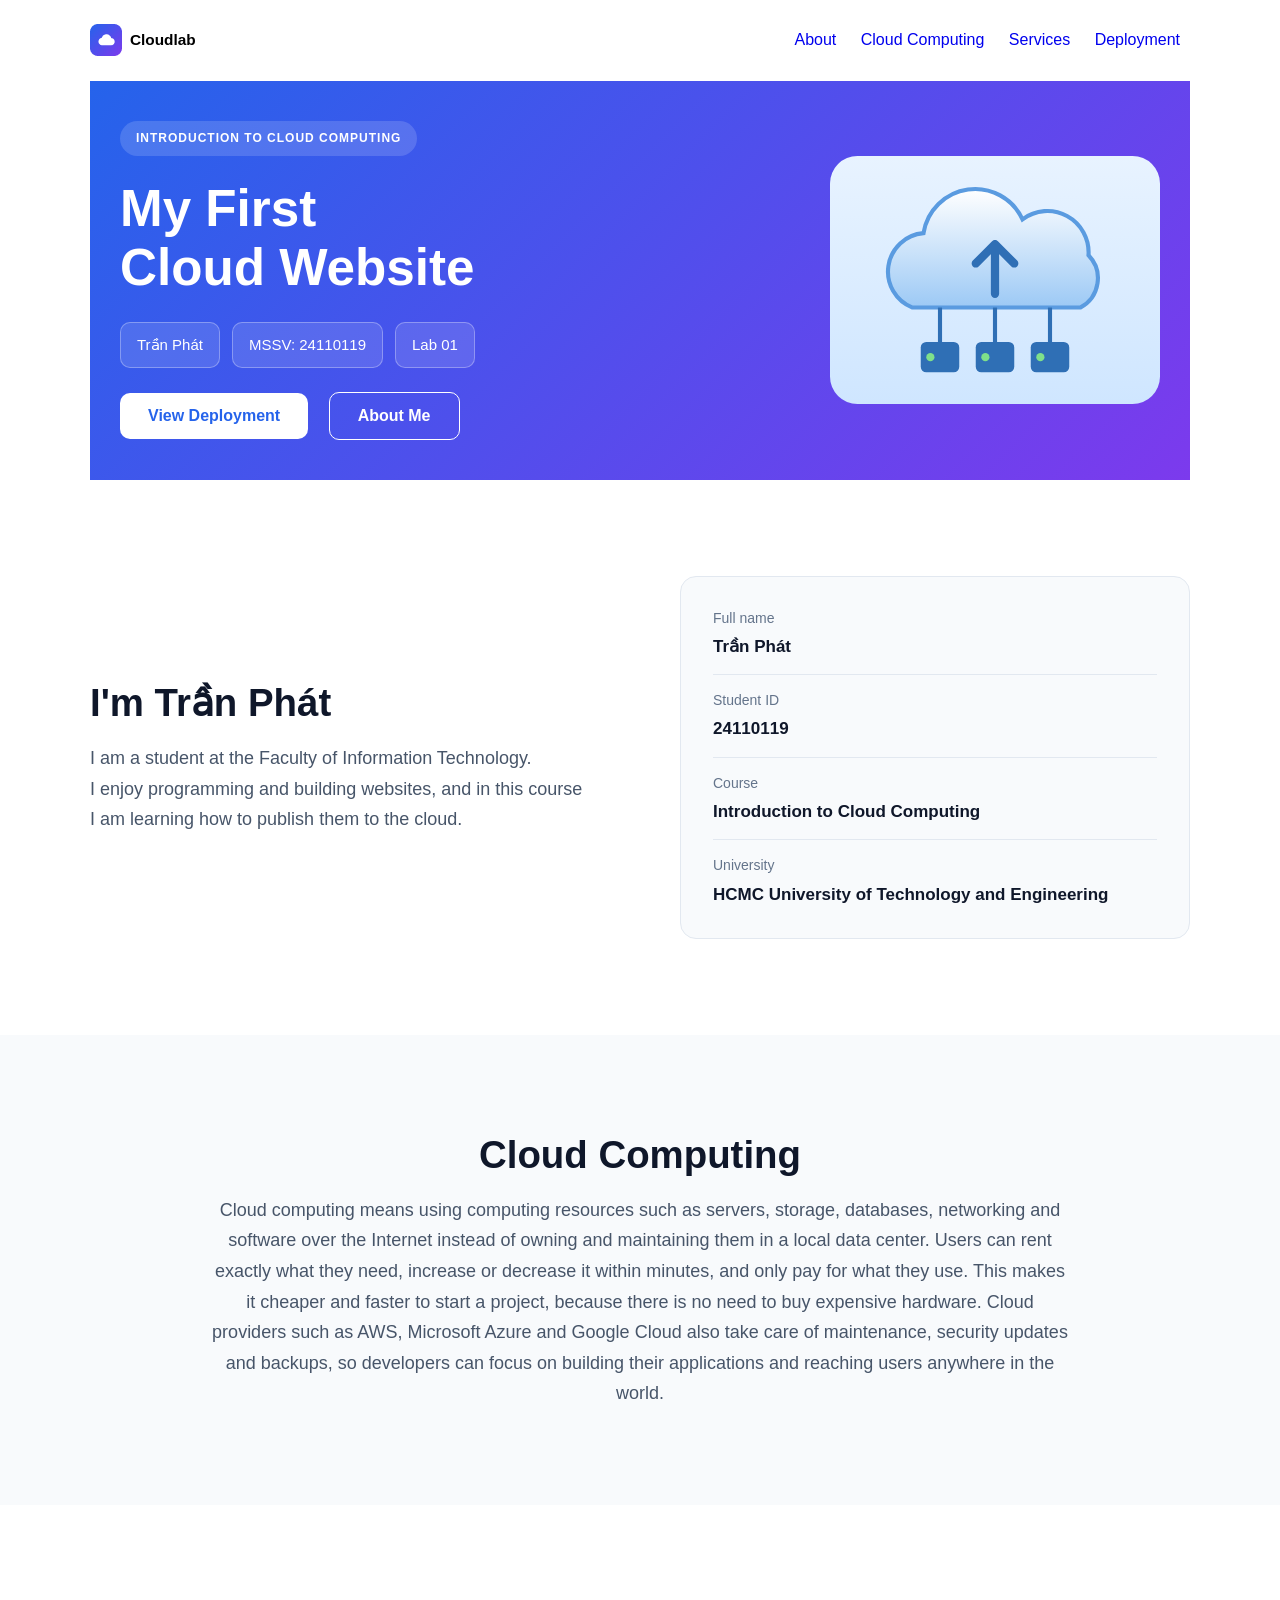
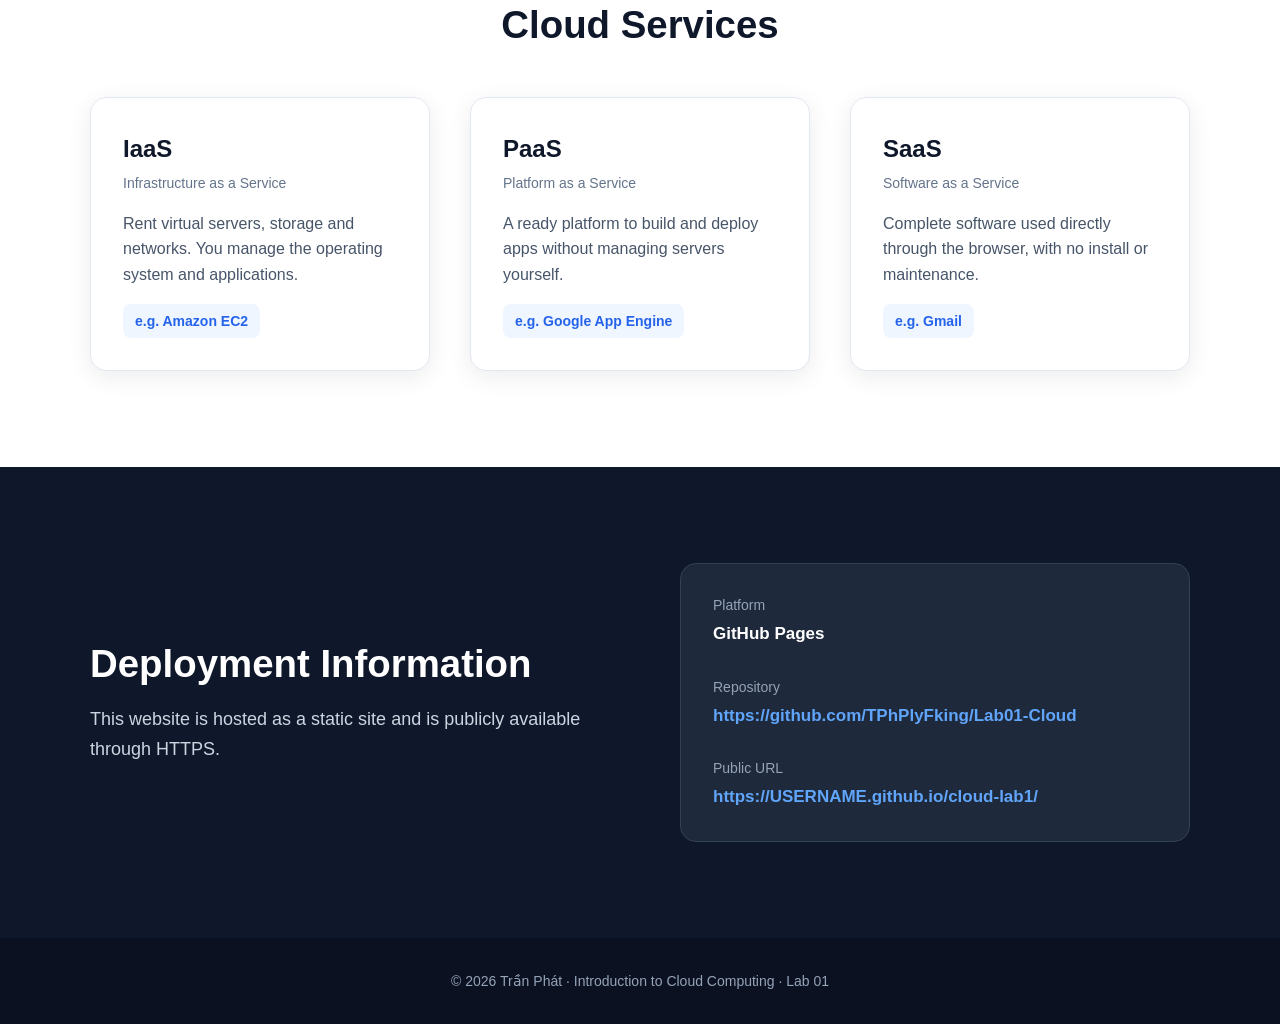
==== index.html @ 098d6663 "fixlast1" ====
<!DOCTYPE html>
<html lang="en">
<head>
    <meta charset="UTF-8">
    <meta name = "viewport" content="width=device-width, initial-scale=1.0">
    <title>My First Cloud Website</title>
    <link rel="stylesheet" href="intro.css">
</head>
<body>

<header>
    <div class="logoCloud">
        <img class="logo" src="assets/Logo Mark.png" alt="logo"> 
        <p>Cloudlab</p>
    </div>

    <div class="infor">
        <nav>
            <a href="#about">About</a>
            <a href="#cloud">Cloud Computing</a>
            <a href="#services">Services</a>
            <a href="#deploy">Deployment</a>
        </nav>
    </div>
    
</header>

<main>
    <section class="slide-1">
        <div class="heroText">
            <p class="introCloud">INTRODUCTION TO CLOUD COMPUTING</p>

            <h1 class="title">My First <br> Cloud Website</h1>

            <div class="information">
                <p>Trần Phát</p>
                <p>MSSV: 24110119</p>
                <p>Lab 01</p>
            </div>

            <div>
                <button class="viewDeloy" onclick="location.href='#deploy'">View Deployment</button>
                <button class="about" onclick="location.href='#about'">About Me</button>
            </div>
        </div>

        <div class="heroImage">
            <img src="assets/cloud.svg" alt="cloud">
        </div>
    </section>
    
    <section id="about" class="aboutSection">
        <div class="sectionText">
            <h2>I'm Trần Phát</h2>
            <p class="body">
                I am a student at the Faculty of Information Technology.<br>
                I enjoy programming and building websites, and in this course<br>
                I am learning how to publish them to the cloud.
            </p>
        </div>

        <div class="infoCard">
            <div class="infoRow">
                <p class="key">Full name</p>
                <p class="value">Trần Phát</p>
            </div>
            <div class="infoRow">
                <p class="key">Student ID</p>
                <p class="value">24110119</p>
            </div>
            <div class="infoRow">
                <p class="key">Course</p>
                <p class="value">Introduction to Cloud Computing</p>
            </div>
            <div class="infoRow">
                <p class="key">University</p>
                <p class="value">HCMC University of Technology and Engineering</p>
            </div>
        </div>
    </section>

    <section id="cloud" class="cloudSection">
        <h2>Cloud Computing</h2>
        <p class="body">
            Cloud computing means using computing resources such as servers,
            storage, databases, networking and software over the Internet
            instead of owning and maintaining them in a local data center.
            Users can rent exactly what they need, increase or decrease it
            within minutes, and only pay for what they use. This makes it
            cheaper and faster to start a project, because there is no need
            to buy expensive hardware. Cloud providers such as AWS, Microsoft
            Azure and Google Cloud also take care of maintenance, security
            updates and backups, so developers can focus on building their
            applications and reaching users anywhere in the world.
        </p>
    </section>

    <section id="services" class="servicesSection">
        <h2>Cloud Services</h2>

        <div class="cards">
            <div class="card">
                <h3>IaaS</h3>
                <p class="sub">Infrastructure as a Service</p>
                <p class="body">Rent virtual servers, storage and networks. You manage the operating system and applications.</p>
                <p class="tag">e.g. Amazon EC2</p>
            </div>
            <div class="card">
                <h3>PaaS</h3>
                <p class="sub">Platform as a Service</p>
                <p class="body">A ready platform to build and deploy apps without managing servers yourself.</p>
                <p class="tag">e.g. Google App Engine</p>
            </div>
            <div class="card">
                <h3>SaaS</h3>
                <p class="sub">Software as a Service</p>
                <p class="body">Complete software used directly through the browser, with no install or maintenance.</p>
                <p class="tag">e.g. Gmail</p>
            </div>
        </div>
    </section>

    <section id="deploy" class="deploySection">
        <div class="sectionText">
            <h2>Deployment Information</h2>
            <p class="body">This website is hosted as a static site and is publicly available through HTTPS.</p>
        </div>

        <div class="deployCard">
            <div class="infoRow">
                <p class="key">Platform</p>
                <p class="value">GitHub Pages</p>
            </div>
            <div class="infoRow">
                <p class="key">Repository</p>
                <p class="value"><a href ="https://github.com/TPhPlyFking/Lab01-Cloud">https://github.com/TPhPlyFking/Lab01-Cloud</a></p>
            </div>
            <div class="infoRow">
                <p class="key">Public URL</p>
                <p class="value"><a href="https://TPhPlyFking.github.io/cloud-lab1/">https://USERNAME.github.io/cloud-lab1/</a></p>
            </div>
        </div>
    </section>
</main>

<footer>
    <p>&copy; 2026 Trần Phát · Introduction to Cloud Computing · Lab 01</p>
</footer>
</body>
</html>
---- intro.css ----
* {
    box-sizing: border-box;
}

html {
    scroll-behavior: smooth;
}

body {
    margin: 0;
    font-family: Arial, sans-serif;
    line-height: 1.6;
}

header {
    display: flex;
    text-align: center;
    padding: 20px max(20px, calc((100% - 1100px) / 2));
    justify-content: space-between;
    align-items: center;
    color: black;
}

.logoCloud {
    display: flex;
    align-items: center;
    justify-content: flex-start;
}

.logoCloud p {
    font-size: clamp(15px, 1.2vw, 22px);
    font-weight: bold;
    margin: 8px;
}

.logo {
    width: 32px;
}


header nav a {
    margin: 10px;
    text-decoration: none;
}

.slide-1 {
    display: flex;
    width: 100%;
    max-width: 1100px;
    margin: 0 auto;
    height: auto;
    background: linear-gradient(135deg, #2563EB, #7C3AED);
    justify-content: space-between;
    align-items: center;
    color: white;
}

.heroText {
    padding: 40px 30px;
}

.introCloud{
    background: rgba(255, 255, 255, 0.15);
    width: fit-content;
    padding: 8px 16px;
    margin: 0 0 24px;
    font-size: 12px;
    font-weight: 600;
    letter-spacing: 1px;
    border-radius: 999px;
}

.heroImage {
    display: flex;
    justify-content: center;
    align-items: center;
    width: 100%;
    max-width: 390px;
    padding: 30px;
    border-radius: 28px;
}

.heroImage img {
    width: 100%;
}


.information {
    display: flex;
    justify-content: flex-start;
    gap: 12px;
    margin: 24px 0;
}

.information p {
    margin: 0;
    padding: 10px 16px;
    font-size: 15px;
    font-weight: 500;
    background: rgba(255, 255, 255, 0.12);
    border: 1px solid rgba(255, 255, 255, 0.3);
    border-radius: 10px;
}

.title {
    font-size: clamp(34px, 4vw, 56px);
    line-height: 1.15;
    margin: 0;
}

.viewDeloy, .about {
    padding: 14px 28px;
    font-size: 16px;
    font-weight: 600;
    border-radius: 10px;
    cursor: pointer;
    margin-right: 16px;
}

.viewDeloy {
    background: #FFFFFF;
    color: #2563EB;
    border: none;
}

.about {
    background: transparent;
    color: #FFFFFF;
    border: 1.5px solid #FFFFFF;
}


.aboutSection, .cloudSection, .servicesSection, .deploySection {
    padding: 96px max(20px, calc((100% - 1100px) / 2));
}



h2 {
    margin: 0 0 16px;
    font-size: clamp(28px, 3vw, 40px);
    line-height: 1.25;
    color: #0F172A;
}

.body {
    margin: 0;
    font-size: 18px;
    line-height: 1.7;
    color: #475569;
}

.aboutSection, .deploySection {
    display: flex;
    justify-content: space-between;
    align-items: center;
    gap: 80px;
}

.sectionText {
    flex: 1;
}

.infoCard, .deployCard {
    width: 100%;
    max-width: 510px;
    padding: 16px 32px;
    background: #F8FAFC;
    border: 1px solid #E2E8F0;
    border-radius: 16px;
}

.infoRow {
    padding: 14px 0;
    border-bottom: 1px solid #E2E8F0;
}

.infoRow:last-child {
    border-bottom: none;
}

.key {
    margin: 0 0 4px;
    font-size: 14px;
    font-weight: 500;
    color: #64748B;
}

.value {
    margin: 0;
    font-size: 17px;
    font-weight: 600;
    color: #0F172A;
}

.cloudSection {
    background: #F8FAFC;
    text-align: center;
}

.cloudSection .body {
    max-width: 860px;
    margin: 0 auto;
}

.servicesSection {
    text-align: center;
}

.cards {
    display: flex;
    gap: 40px;
    margin-top: 48px;
    text-align: left;
}

.card {
    flex: 1;
    padding: 32px;
    background: #FFFFFF;
    border: 1px solid #E2E8F0;
    border-radius: 16px;
    box-shadow: 0 6px 24px rgba(15, 23, 42, 0.08);
}

.card h3 {
    margin: 0;
    font-size: 24px;
    color: #0F172A;
}

.sub {
    margin: 4px 0 16px;
    font-size: 14px;
    font-weight: 500;
    color: #64748B;
}

.card .body {
    font-size: 16px;
    line-height: 1.6;
}

.tag {
    display: inline-block;
    margin: 16px 0 0;
    padding: 6px 12px;
    font-size: 14px;
    font-weight: 600;
    color: #2563EB;
    background: #EFF6FF;
    border-radius: 8px;
}

/* Deployment (nền tối) */
.deploySection {
    background: #0F172A;
}

.deploySection h2 {
    color: #FFFFFF;
}

.deploySection .body {
    color: #CBD5E1;
}

.deploySection .label {
    color: #60A5FA;
}

.deployCard {
    background: #1E293B;
    border-color: #334155;
}

.deployCard .infoRow {
    border-bottom: none;
}

.deployCard .key {
    color: #94A3B8;
}

.deployCard .value {
    color: #FFFFFF;
}

.deployCard a {
    color: #60A5FA;
    text-decoration: none;
}

/* Footer */
footer {
    padding: 32px 20px;
    text-align: center;
    font-size: 14px;
    color: #94A3B8;
    background: #0B1120;
}

footer p {
    margin: 0;
}

@media (max-width: 900px) {
    .slide-1 {
        padding: 48px 20px;
        flex-direction: column;
    }

    .heroImage {
        display: none;
    }

    .information {
        flex-direction: column;
    }

    .viewDeloy, .about {
        display: block;
        width: 100%;
        margin: 0 0 12px;
    }

    .aboutSection, .cloudSection, .servicesSection, .deploySection {
        padding: 56px 20px;
    }

    .aboutSection, .deploySection {
        flex-direction: column;
        align-items: stretch;
        gap: 32px;
    }

    .cards {
        flex-direction: column;
        gap: 20px;
    }

    .infoCard, .deployCard {
        max-width: none;
        padding: 8px 20px;
    }
}
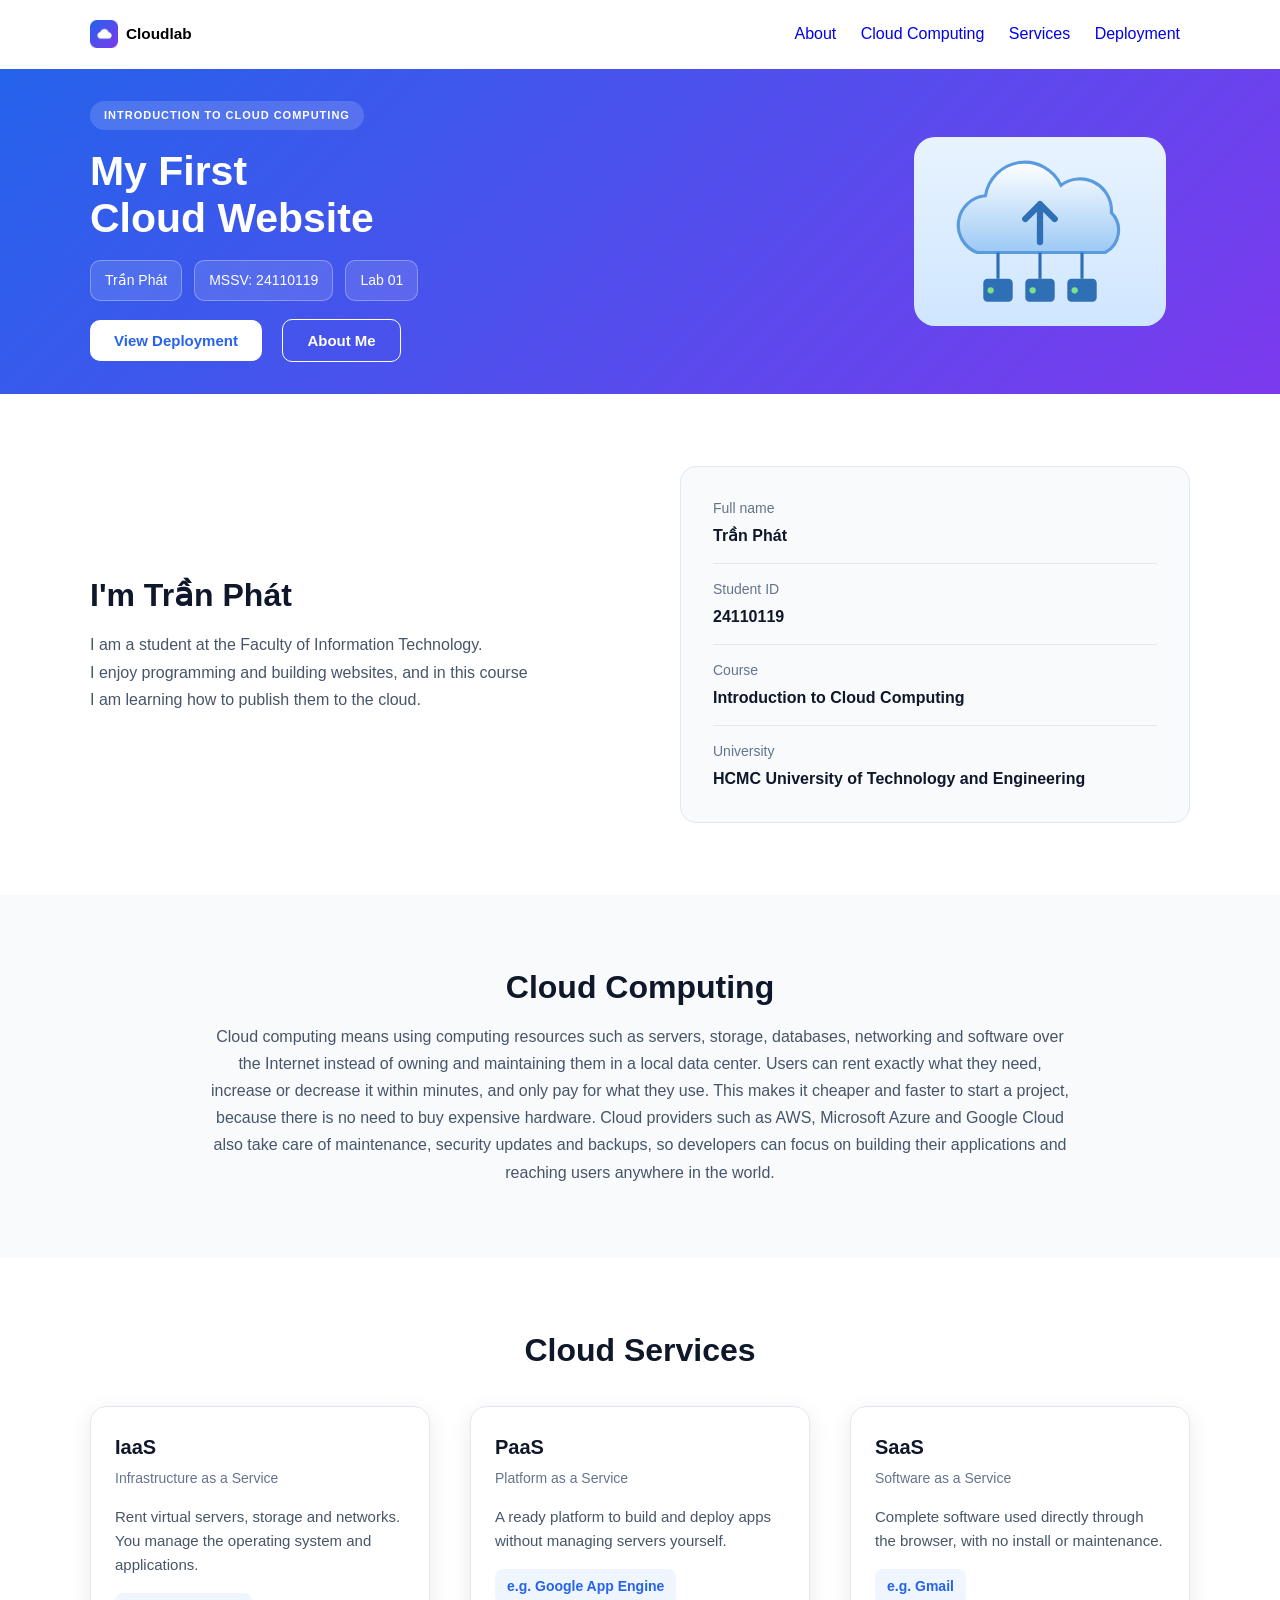
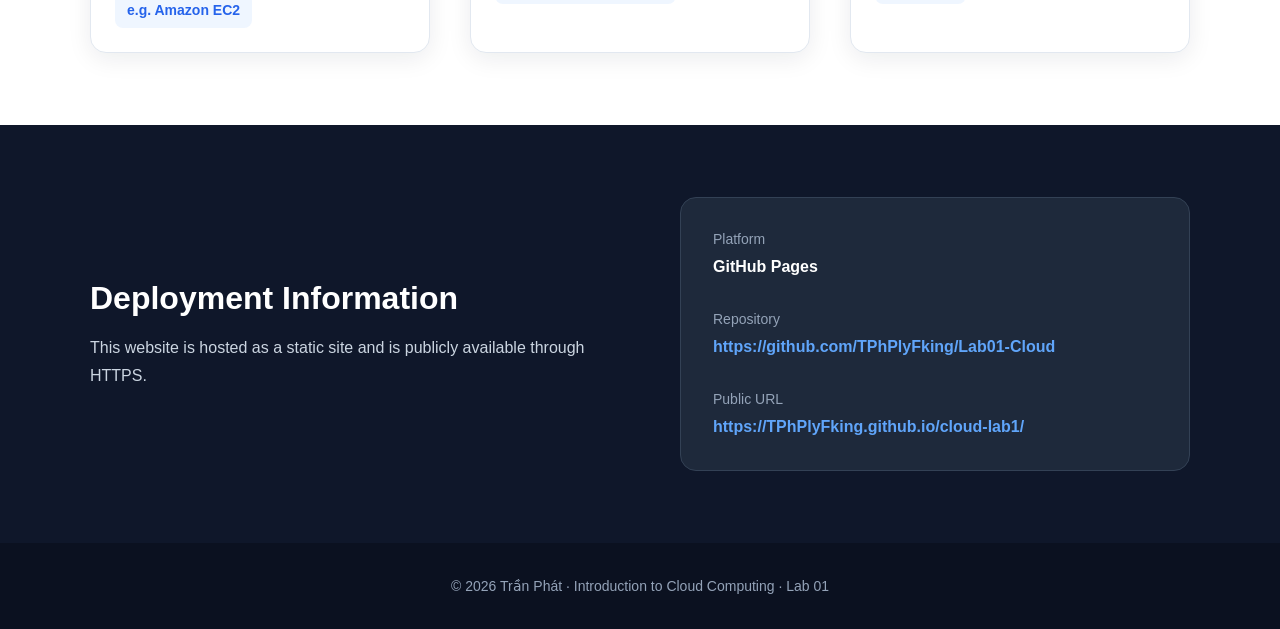
==== commit 85d03730: "fixlastcss1" ====
--- a/index.html
+++ b/index.html
@@ -4,7 +4,7 @@
     <meta charset="UTF-8">
     <meta name = "viewport" content="width=device-width, initial-scale=1.0">
     <title>My First Cloud Website</title>
-    <link rel="stylesheet" href="intro.css">
+    <link rel="stylesheet" href="style.css">
 </head>
 <body>
 
@@ -137,7 +137,7 @@
             </div>
             <div class="infoRow">
                 <p class="key">Public URL</p>
-                <p class="value"><a href="https://TPhPlyFking.github.io/cloud-lab1/">https://USERNAME.github.io/cloud-lab1/</a></p>
+                <p class="value"><a href="https://TPhPlyFking.github.io/cloud-lab1/">https://TPhPlyFking.github.io/cloud-lab1/</a></p>
             </div>
         </div>
     </section>
--- a/style.css
+++ b/style.css
@@ -0,0 +1,347 @@
+* {
+    box-sizing: border-box;
+}
+
+html {
+    scroll-behavior: smooth;
+}
+
+body {
+    margin: 0;
+    font-family: Arial, sans-serif;
+    line-height: 1.6;
+}
+
+header {
+    display: flex;
+    text-align: center;
+    padding: 14px max(20px, calc((100% - 1100px) / 2));
+    justify-content: space-between;
+    align-items: center;
+    color: black;
+}
+
+.logoCloud {
+    display: flex;
+    align-items: center;
+    justify-content: flex-start;
+}
+
+.logoCloud p {
+    font-size: clamp(15px, 1.2vw, 22px);
+    font-weight: bold;
+    margin: 8px;
+}
+
+.logo {
+    width: 28px;
+}
+
+
+header nav a {
+    margin: 10px;
+    text-decoration: none;
+}
+
+.slide-1 {
+    display: flex;
+    width: 100%;
+    padding: 0 max(20px, calc((100% - 1100px) / 2));
+    height: auto;
+    background: linear-gradient(135deg, #2563EB, #7C3AED);
+    justify-content: space-between;
+    gap: 100px;
+    align-items: center;
+    color: white;
+}
+
+.heroText {
+    padding: 32px 0;
+}
+
+.introCloud{
+    background: rgba(255, 255, 255, 0.15);
+    width: fit-content;
+    padding: 6px 14px;
+    margin: 0 0 18px;
+    font-size: 11px;
+    font-weight: 600;
+    letter-spacing: 1px;
+    border-radius: 999px;
+}
+
+.heroImage {
+    display: flex;
+    justify-content: center;
+    align-items: center;
+    width: 100%;
+    max-width: 300px;
+    padding: 24px;
+    border-radius: 28px;
+}
+
+.heroImage img {
+    width: 100%;
+}
+
+
+.information {
+    display: flex;
+    justify-content: flex-start;
+    gap: 12px;
+    margin: 18px 0;
+}
+
+.information p {
+    margin: 0;
+    padding: 8px 14px;
+    font-size: 14px;
+    font-weight: 500;
+    background: rgba(255, 255, 255, 0.12);
+    border: 1px solid rgba(255, 255, 255, 0.3);
+    border-radius: 10px;
+}
+
+.title {
+    font-size: clamp(30px, 3.2vw, 44px);
+    line-height: 1.15;
+    margin: 0;
+}
+
+.viewDeloy, .about {
+    padding: 12px 24px;
+    font-size: 15px;
+    font-weight: 600;
+    border-radius: 10px;
+    cursor: pointer;
+    margin-right: 16px;
+}
+
+.viewDeloy {
+    background: #FFFFFF;
+    color: #2563EB;
+    border: none;
+}
+
+.about {
+    background: transparent;
+    color: #FFFFFF;
+    border: 1.5px solid #FFFFFF;
+}
+
+
+.aboutSection, .cloudSection, .servicesSection, .deploySection {
+    padding: 72px max(20px, calc((100% - 1100px) / 2));
+}
+
+
+
+h2 {
+    margin: 0 0 16px;
+    font-size: clamp(24px, 2.5vw, 32px);
+    line-height: 1.25;
+    color: #0F172A;
+}
+
+.body {
+    margin: 0;
+    font-size: 16px;
+    line-height: 1.7;
+    color: #475569;
+}
+
+.aboutSection, .deploySection {
+    display: flex;
+    justify-content: space-between;
+    align-items: center;
+    gap: 56px;
+}
+
+.sectionText {
+    flex: 1;
+}
+
+.infoCard, .deployCard {
+    width: 100%;
+    max-width: 510px;
+    padding: 16px 32px;
+    background: #F8FAFC;
+    border: 1px solid #E2E8F0;
+    border-radius: 16px;
+}
+
+.infoRow {
+    padding: 14px 0;
+    border-bottom: 1px solid #E2E8F0;
+}
+
+.infoRow:last-child {
+    border-bottom: none;
+}
+
+.key {
+    margin: 0 0 4px;
+    font-size: 14px;
+    font-weight: 500;
+    color: #64748B;
+}
+
+.value {
+    margin: 0;
+    font-size: 16px;
+    font-weight: 600;
+    color: #0F172A;
+}
+
+.cloudSection {
+    background: #F8FAFC;
+    text-align: center;
+}
+
+.cloudSection .body {
+    max-width: 860px;
+    margin: 0 auto;
+}
+
+.servicesSection {
+    text-align: center;
+}
+
+.cards {
+    display: flex;
+    gap: 40px;
+    margin-top: 36px;
+    text-align: left;
+}
+
+.card {
+    flex: 1;
+    padding: 24px;
+    background: #FFFFFF;
+    border: 1px solid #E2E8F0;
+    border-radius: 16px;
+    box-shadow: 0 6px 24px rgba(15, 23, 42, 0.08);
+}
+
+.card h3 {
+    margin: 0;
+    font-size: 20px;
+    color: #0F172A;
+}
+
+.sub {
+    margin: 4px 0 16px;
+    font-size: 14px;
+    font-weight: 500;
+    color: #64748B;
+}
+
+.card .body {
+    font-size: 15px;
+    line-height: 1.6;
+}
+
+.tag {
+    display: inline-block;
+    margin: 16px 0 0;
+    padding: 6px 12px;
+    font-size: 14px;
+    font-weight: 600;
+    color: #2563EB;
+    background: #EFF6FF;
+    border-radius: 8px;
+}
+
+.deploySection {
+    width: 100%;
+    padding: 72px max(20px, calc((100% - 1100px) / 2));
+    background: #0F172A;
+}
+
+.deploySection h2 {
+    color: #FFFFFF;
+}
+
+.deploySection .body {
+    color: #CBD5E1;
+}
+
+.deploySection .label {
+    color: #60A5FA;
+}
+
+.deployCard {
+    background: #1E293B;
+    border-color: #334155;
+}
+
+.deployCard .infoRow {
+    border-bottom: none;
+}
+
+.deployCard .key {
+    color: #94A3B8;
+}
+
+.deployCard .value {
+    color: #FFFFFF;
+}
+
+.deployCard a {
+    color: #60A5FA;
+    text-decoration: none;
+}
+
+footer {
+    width: 100%;
+    padding: 32px max(20px, calc((100% - 1100px) / 2));
+    text-align: center;
+    font-size: 14px;
+    color: #94A3B8;
+    background: #0B1120;
+}
+
+footer p {
+    margin: 0;
+}
+
+@media (max-width: 900px) {
+    .slide-1 {
+        padding: 48px 20px;
+        flex-direction: column;
+    }
+
+    .heroImage {
+        display: none;
+    }
+
+    .information {
+        flex-direction: column;
+    }
+
+    .viewDeloy, .about {
+        display: block;
+        width: 100%;
+        margin: 0 0 12px;
+    }
+
+    .aboutSection, .cloudSection, .servicesSection, .deploySection {
+        padding: 56px 20px;
+    }
+
+    .aboutSection, .deploySection {
+        flex-direction: column;
+        align-items: stretch;
+        gap: 32px;
+    }
+
+    .cards {
+        flex-direction: column;
+        gap: 20px;
+    }
+
+    .infoCard, .deployCard {
+        max-width: none;
+        padding: 8px 20px;
+    }
+}
